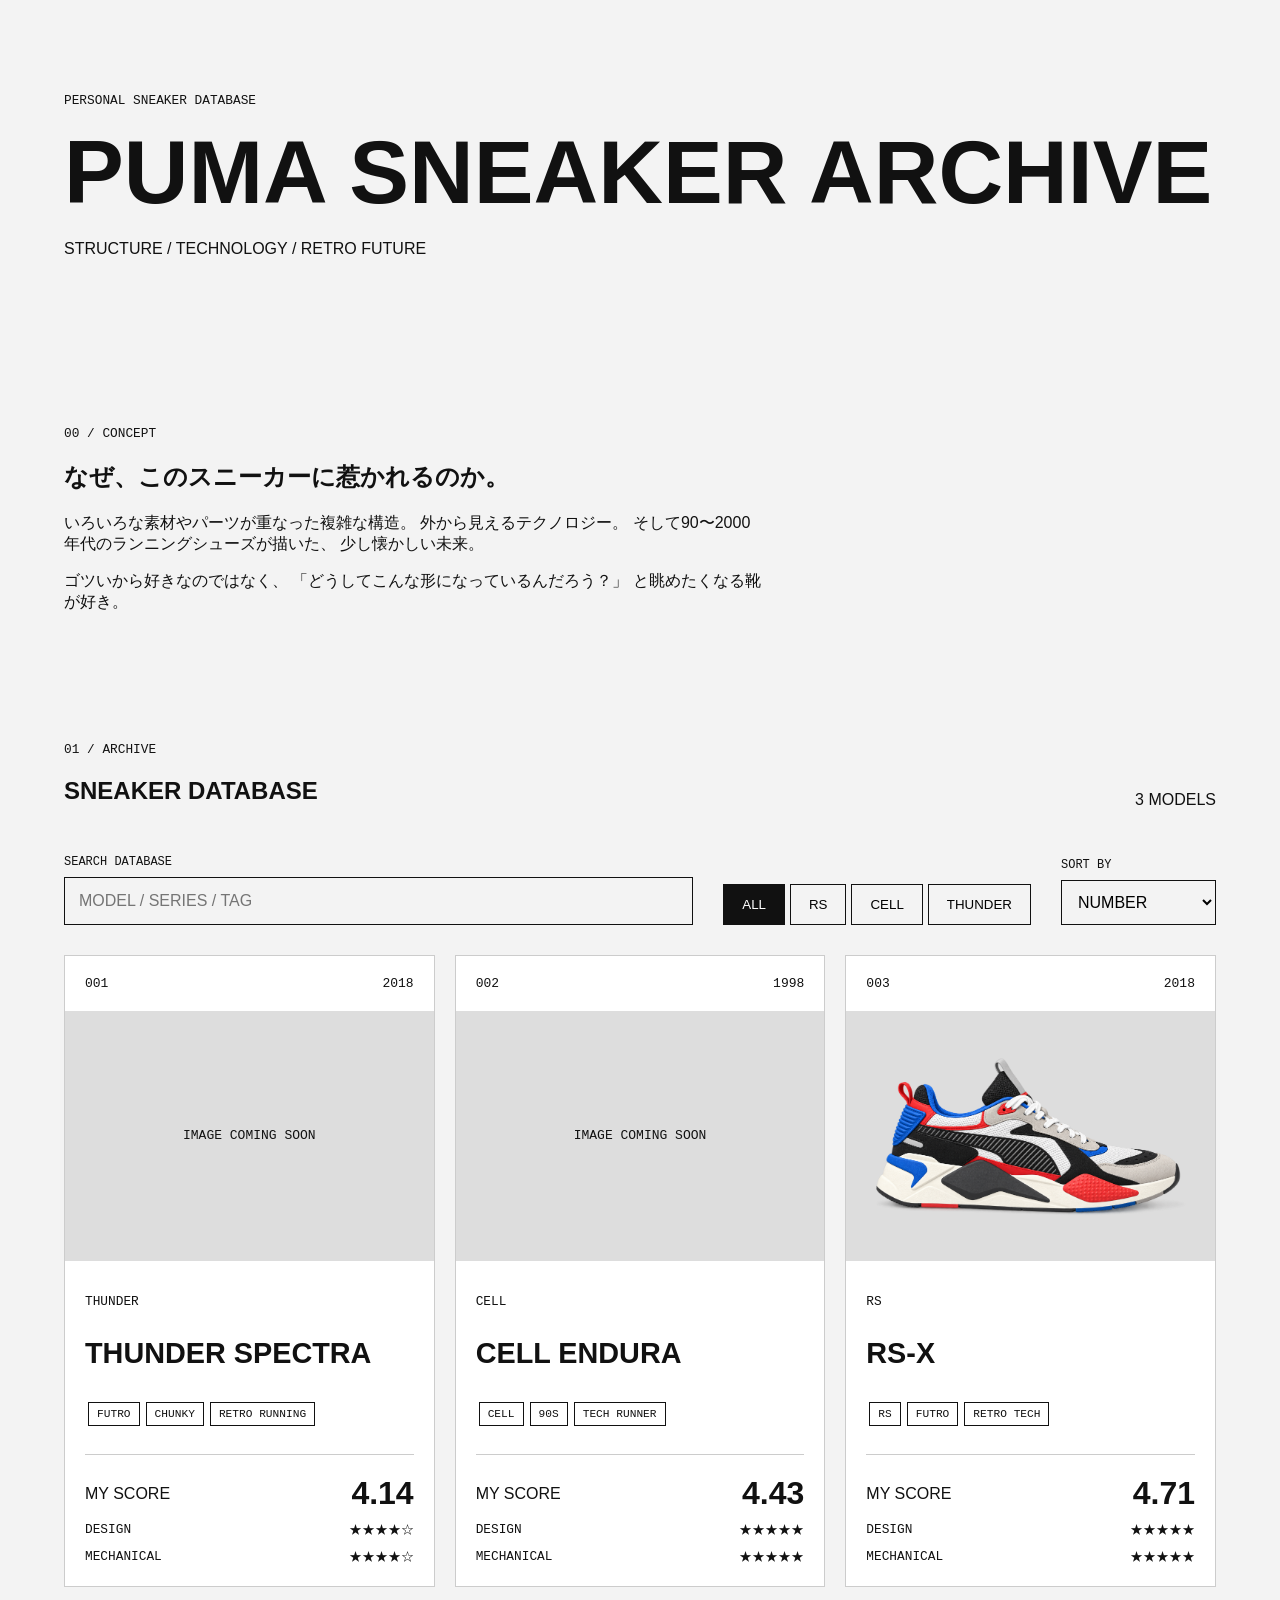
==== index.html @ 37df78e3 "Add files via upload" ====
<!DOCTYPE html>
<html lang="ja">
<head>
  <meta charset="UTF-8">
  <meta name="viewport" content="width=device-width, initial-scale=1.0">

  <title>PUMA SNEAKER ARCHIVE</title>

  <link rel="stylesheet" href="./css/style.css">
</head>

<body>

  <header class="header">
    <p class="header__label">PERSONAL SNEAKER DATABASE</p>
    <h1>PUMA SNEAKER ARCHIVE</h1>
    <p>STRUCTURE / TECHNOLOGY / RETRO FUTURE</p>
  </header>

  <main>
    <section class="intro">
      <p class="section-number">00 / CONCEPT</p>

      <h2>なぜ、このスニーカーに惹かれるのか。</h2>

      <p>
        いろいろな素材やパーツが重なった複雑な構造。
        外から見えるテクノロジー。
        そして90〜2000年代のランニングシューズが描いた、
        少し懐かしい未来。
      </p>

      <p>
        ゴツいから好きなのではなく、
        「どうしてこんな形になっているんだろう？」
        と眺めたくなる靴が好き。
      </p>
    </section>

    <section class="archive">
      <div class="section-heading">
        <div>
          <p class="section-number">01 / ARCHIVE</p>
          <h2>SNEAKER DATABASE</h2>
        </div>

        <p id="sneaker-count"></p>
      </div>
<div class="archive-tools">

  <div class="search-box">
    <label for="search-input">SEARCH DATABASE</label>

    <input
      type="search"
      id="search-input"
      placeholder="MODEL / SERIES / TAG"
      autocomplete="off"
    >
  </div>

  <div class="filter-buttons">
    <button class="filter-button active" data-series="ALL">
      ALL
    </button>

    <button class="filter-button" data-series="RS">
      RS
    </button>

    <button class="filter-button" data-series="CELL">
      CELL
    </button>

    <button class="filter-button" data-series="THUNDER">
      THUNDER
    </button>

  </div>
  <div class="sort-box">
  <label for="sort-select">SORT BY</label>

  <select id="sort-select">
    <option value="number">NUMBER</option>
    <option value="score">MY SCORE</option>
    <option value="year">YEAR</option>
    <option value="name">NAME</option>
  </select>
</div>

</div>

<div id="sneaker-grid" class="sneaker-grid"></div>
   
    </section>
  </main>

  <!-- Sneaker Detail Modal -->
<div
  id="sneaker-modal"
  class="modal"
  aria-hidden="true"
>
  <div class="modal__backdrop" data-modal-close></div>

  <div
    class="modal__panel"
    role="dialog"
    aria-modal="true"
    aria-labelledby="modal-title"
  >
    <button
      class="modal__close"
      type="button"
      data-modal-close
      aria-label="詳細を閉じる"
    >
      ×
    </button>

    <!-- あとでJavaScriptが中身を生成する -->
    <div id="modal-content">
      <p>MODAL TEST</p>
      <h2 id="modal-title">RS-X</h2>
      <p>ここにスニーカーの詳細が入ります。</p>
    </div>
  </div>
</div>

  <script src="./js/sneakers.js"></script>
  <script src="./js/app.js"></script>

</body>
</html>
---- css/style.css ----
* {
  box-sizing: border-box;
}

body {
  margin: 0;
  font-family: Arial, sans-serif;
  background: #f3f3f3;
  color: #111;
}

.header,
main {
  width: min(1200px, 90%);
  margin-inline: auto;
}

.header {
  padding: 80px 0;
}

.header h1 {
  margin: 5px 0;
  font-size: clamp(2.5rem, 7vw, 6rem);
}

.header__label,
.section-number {
  font-family: monospace;
  font-size: 0.8rem;
}

.intro {
  max-width: 700px;
  padding: 60px 0 100px;
}

.section-heading {
  display: flex;
  justify-content: space-between;
  align-items: end;
}

.sneaker-grid {
  display: grid;

  grid-template-columns:
    repeat(auto-fill, minmax(280px, 1fr));

  gap: 20px;

  padding: 30px 0 100px;
}

.sneaker-card {
  background: white;
  border: 1px solid #ccc;
}

.sneaker-card__top,
.sneaker-card__content {
  padding: 20px;
}

.sneaker-card__top {
  display: flex;
  justify-content: space-between;
  font-family: monospace;
}

.sneaker-image {
  height: 250px;
  display: grid;
  place-items: center;
  background: #ddd;
  font-family: monospace;
}

.sneaker-image img {
  width: 100%;
  height: 100%;
  object-fit: contain;
  padding: 25px;
}

.series {
  font-family: monospace;
  font-size: 0.8rem;
}

.sneaker-card h3 {
  font-size: 1.8rem;
}

.tag {
  display: inline-block;
  margin: 3px;
  padding: 5px 8px;
  border: 1px solid #111;
  font-family: monospace;
  font-size: 0.7rem;
}

.score {
  display: flex;
  justify-content: space-between;
  align-items: center;
  margin-top: 25px;
  padding-top: 20px;
  border-top: 1px solid #ccc;
}

.score strong {
  font-size: 2rem;
}

.mini-score {
  display: flex;
  justify-content: space-between;
  margin-top: 10px;
  font-family: monospace;
  font-size: 0.8rem;
}

.archive-tools {
  display: flex;
  justify-content: space-between;
  align-items: end;
  gap: 30px;
  margin-top: 30px;
}

.search-box {
  flex: 1;
}

.search-box label {
  display: block;
  margin-bottom: 8px;
  font-family: monospace;
  font-size: 0.75rem;
}

.search-box input {
  width: 100%;
  padding: 14px;
  border: 1px solid #111;
  background: transparent;
  font: inherit;
}

.filter-buttons {
  display: flex;
  gap: 5px;
}

.filter-button {
  padding: 12px 18px;
  border: 1px solid #111;
  background: transparent;
  cursor: pointer;
}

.filter-button.active {
  background: #111;
  color: #fff;
}

.sort-box {
  display: flex;
  flex-direction: column;
  gap: 8px;
}

.sort-box label {
  font-family: monospace;
  font-size: 0.75rem;
}

.sort-box select {
  padding: 12px 35px 12px 12px;
  border: 1px solid #111;
  background: transparent;
  font: inherit;
  cursor: pointer;
}
@media (max-width: 700px) {

  .archive-tools {
    align-items: stretch;
    flex-direction: column;
  }

  .filter-buttons {
    flex-wrap: wrap;
  }

}

/* =========================
   SNEAKER DETAIL MODAL
========================= */

.modal {
  position: fixed;
  inset: 0;
  z-index: 1000;

  visibility: hidden;
  opacity: 0;
  pointer-events: none;

  transition:
    opacity 0.3s ease,
    visibility 0.3s ease;
}


/* 背景 */
.modal__backdrop {
  position: absolute;
  inset: 0;

  background: rgba(0, 0, 0, 0.65);
}


/* 詳細パネル */
.modal__panel {
  position: absolute;
  top: 0;
  right: 0;

  width: min(650px, 90vw);
  height: 100%;

  padding: 70px 50px;

  background: #f3f3f3;

  overflow-y: auto;

  transform: translateX(100%);

  transition: transform 0.35s ease;
}


/* モーダルが開いた状態 */
.modal.is-open {
  visibility: visible;
  opacity: 1;
  pointer-events: auto;
}


.modal.is-open .modal__panel {
  transform: translateX(0);
}


/* 閉じるボタン */
.modal__close {
  position: absolute;
  top: 25px;
  right: 30px;

  width: 45px;
  height: 45px;

  border: 1px solid #111;
  background: transparent;

  font-size: 1.8rem;
  line-height: 1;

  cursor: pointer;
}


.modal__close:hover {
  background: #111;
  color: #fff;
}


/* モーダル内容 */
#modal-content {
  max-width: 520px;
}


#modal-content > p:first-child {
  margin: 0 0 10px;

  font-family: monospace;
  font-size: 0.8rem;

  letter-spacing: 0.1em;
}


#modal-title {
  margin: 0;

  font-size: clamp(2.5rem, 6vw, 5rem);
  line-height: 0.95;
}


#modal-content strong {
  font-size: 2rem;
}


/* カードをクリックできることを分かりやすく */
.sneaker-card {
  cursor: pointer;

  transition:
    transform 0.2s ease,
    box-shadow 0.2s ease;
}


.sneaker-card:hover {
  transform: translateY(-5px);

  box-shadow:
    0 12px 30px rgba(0, 0, 0, 0.12);
}


/* スマホ */
@media (max-width: 700px) {

  .modal__panel {
    width: 100%;
    padding: 70px 25px 40px;
  }

}

/* =========================
   MODAL DETAIL
========================= */

.modal-header {
  margin-bottom: 35px;
}

.modal-meta,
.modal-year {
  font-family: monospace;
  font-size: 0.8rem;
}

.modal-year {
  margin-top: 15px;
}


.modal-image {
  height: 300px;

  display: grid;
  place-items: center;

  margin-bottom: 50px;

  border: 1px solid #bbb;
  background: #ddd;

  font-family: monospace;
  font-size: 0.75rem;
}


.modal-image img {
  width: 100%;
  height: 100%;
  object-fit: contain;
  padding: 25px;
}


.modal-section {
  border-top: 1px solid #111;

  padding-top: 20px;
}


.modal-section-heading {
  display: flex;
  gap: 20px;
  align-items: center;

  margin-bottom: 25px;

  font-family: monospace;
}


.modal-section-heading span {
  font-size: 0.75rem;
}


.modal-section-heading h3 {
  margin: 0;

  font-size: 1rem;
}


.modal-score-row {
  display: grid;

  grid-template-columns:
    minmax(130px, 1fr)
    auto
    30px;

  gap: 15px;

  padding: 12px 0;

  border-bottom: 1px solid #ccc;
}


.modal-score-label,
.modal-score-stars,
.modal-score-number {
  font-family: monospace;
  font-size: 0.8rem;
}


.modal-score-number {
  text-align: right;
}


.modal-average {
  display: grid;

  grid-template-columns:
    1fr
    auto
    auto;

  align-items: baseline;

  gap: 10px;

  margin-top: 30px;
}


.modal-average span {
  font-family: monospace;
  font-size: 0.8rem;
}


.modal-average strong {
  font-size: 3rem;
}

/* =========================
   SNEAKER DNA
========================= */

.dna-section {
  margin-bottom: 50px;
}

.dna-list {
  display: grid;
  gap: 5px;
}

.dna-row {
  display: grid;

  grid-template-columns:
    minmax(120px, 1fr)
    180px
    25px;

  align-items: center;
  gap: 15px;

  padding: 12px 0;

  border-bottom: 1px solid #ccc;
}

.dna-label {
  font-family: monospace;
  font-size: 0.8rem;
}

.dna-meter {
  display: grid;
  grid-template-columns: repeat(5, 1fr);

  gap: 4px;
}

.dna-block {
  height: 10px;

  border: 1px solid #111;

  background: transparent;
}

.dna-block.active {
  background: #111;
}

.dna-value {
  font-family: monospace;
  font-size: 0.8rem;

  text-align: right;
}


/* スマホ */
@media (max-width: 500px) {

  .dna-row {
    grid-template-columns:
      110px
      1fr
      20px;

    gap: 8px;
  }

}

.modal-description {
  margin-bottom: 50px;
  padding: 25px 0;

  border-top: 1px solid #111;
  border-bottom: 1px solid #ccc;
}

.modal-description__label {
  display: block;

  margin-bottom: 15px;

  font-family: monospace;
  font-size: 0.75rem;

  letter-spacing: 0.1em;
}

.modal-description p {
  margin: 0;

  font-size: 0.95rem;
  line-height: 1.9;
}

.detail-button {
  display: flex;
  justify-content: space-between;
  align-items: center;

  margin-top: 50px;
  padding: 20px;

  border: 1px solid #111;

  color: #111;
  text-decoration: none;

  font-family: monospace;
  font-size: 0.85rem;

  transition:
    background 0.2s ease,
    color 0.2s ease;
}

.detail-button:hover {
  background: #111;
  color: #fff;
}

.detail-button span:last-child {
  font-size: 1.3rem;
}

@media (max-width: 900px) {

  .sneaker-grid {
    grid-template-columns:
      repeat(2, minmax(0, 1fr));
  }

}


@media (max-width: 600px) {

  .sneaker-grid {
    grid-template-columns: 1fr;
  }

}
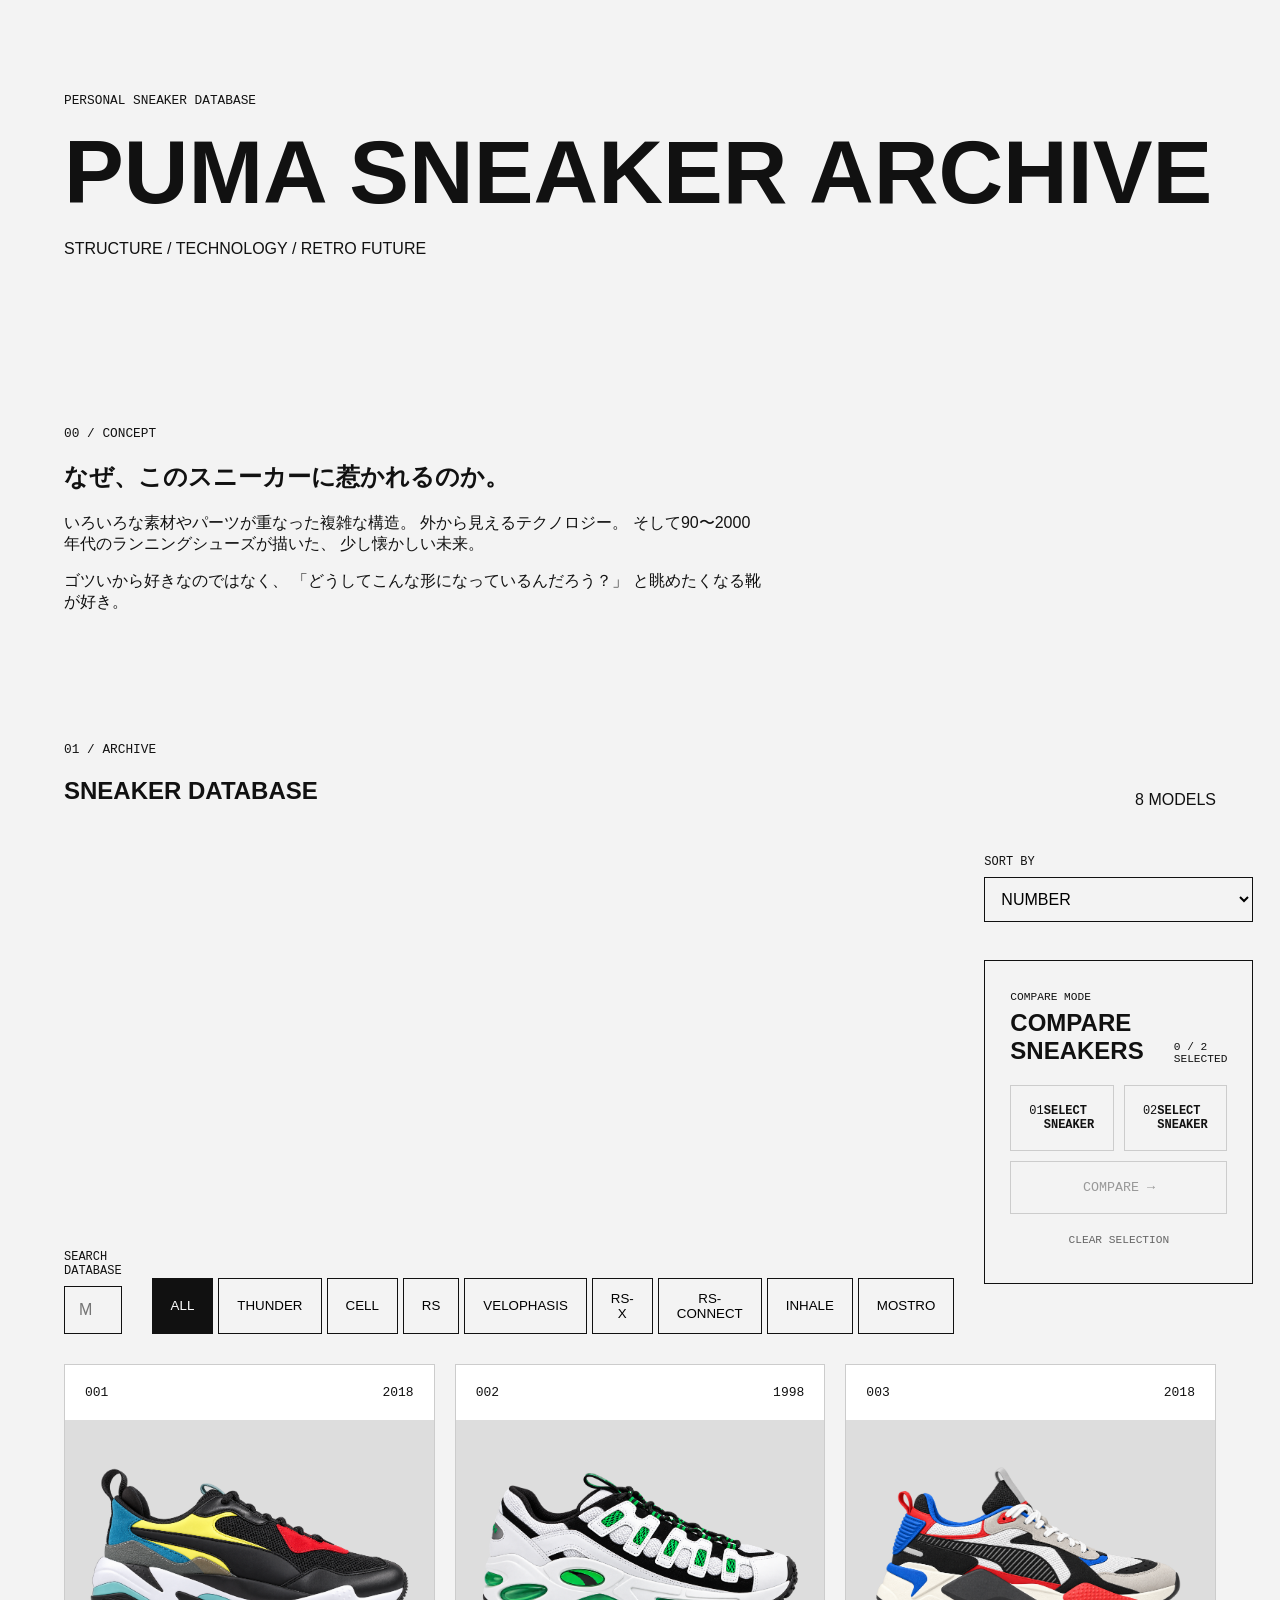
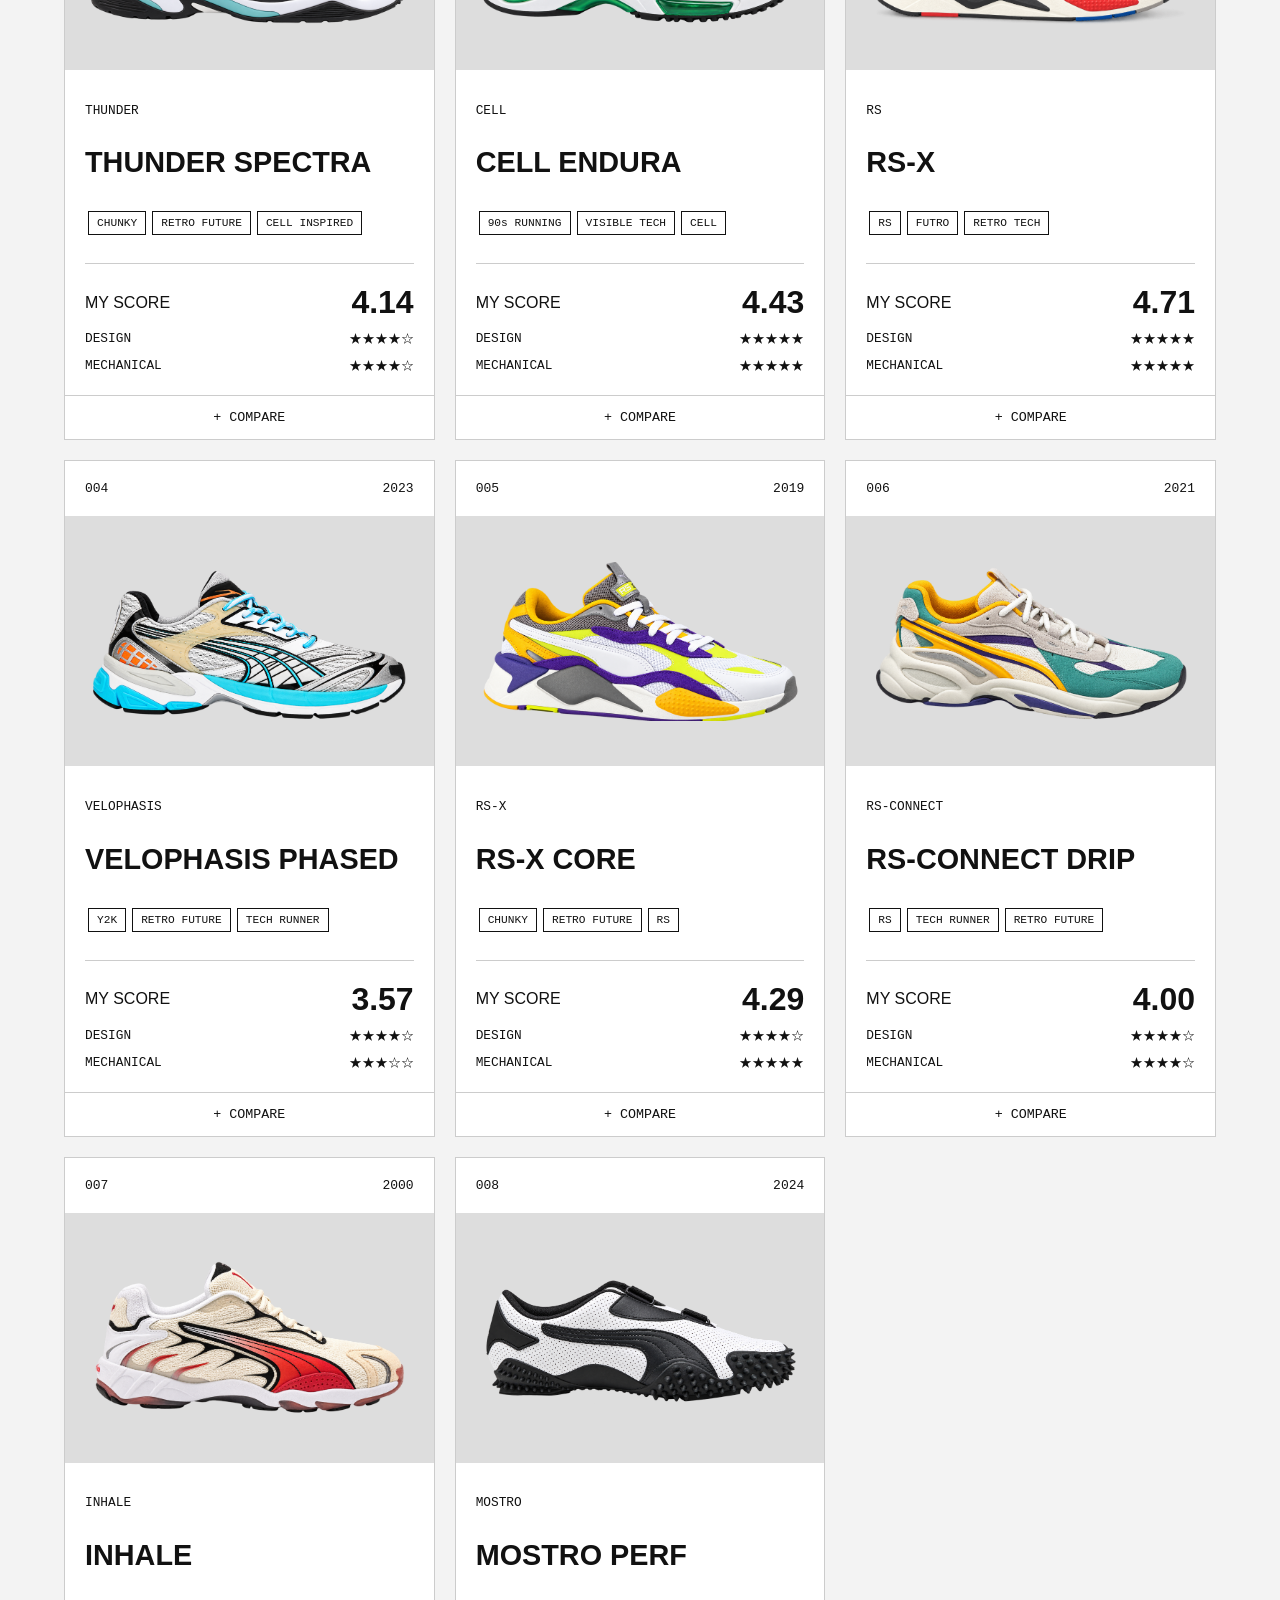
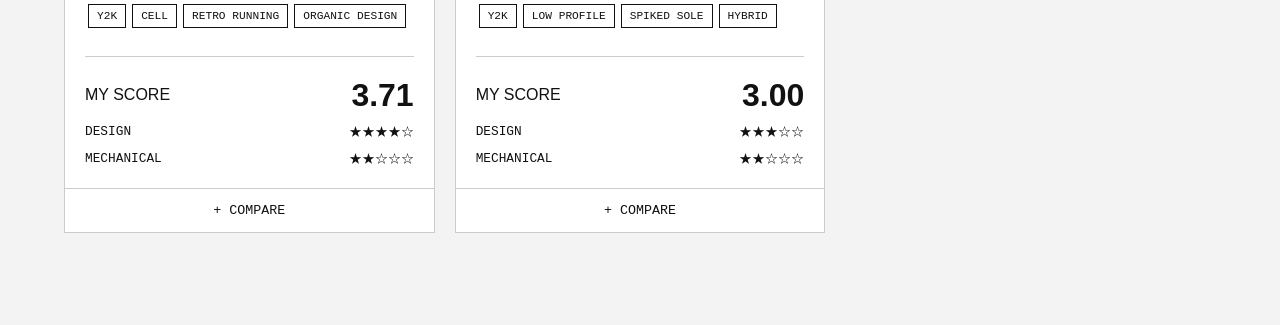
==== commit 44cd4307: "Add files via upload" ====
--- a/index.html
+++ b/index.html
@@ -59,24 +59,7 @@
     >
   </div>
 
-  <div class="filter-buttons">
-    <button class="filter-button active" data-series="ALL">
-      ALL
-    </button>
-
-    <button class="filter-button" data-series="RS">
-      RS
-    </button>
-
-    <button class="filter-button" data-series="CELL">
-      CELL
-    </button>
-
-    <button class="filter-button" data-series="THUNDER">
-      THUNDER
-    </button>
-
-  </div>
+  <div class="filter-buttons" id="filter-buttons"></div>
   <div class="sort-box">
   <label for="sort-select">SORT BY</label>
 
@@ -86,6 +69,48 @@
     <option value="year">YEAR</option>
     <option value="name">NAME</option>
   </select>
+
+  <section class="compare-tool">
+  <div class="compare-tool__heading">
+    <div>
+      <span class="compare-tool__label">COMPARE MODE</span>
+      <h2>COMPARE SNEAKERS</h2>
+    </div>
+
+    <span id="compare-status">0 / 2 SELECTED</span>
+  </div>
+
+  <div id="compare-selection" class="compare-selection">
+    <div class="compare-slot">
+      <span>01</span>
+      <strong>SELECT SNEAKER</strong>
+    </div>
+
+    <div class="compare-slot">
+      <span>02</span>
+      <strong>SELECT SNEAKER</strong>
+    </div>
+  </div>
+
+  <button
+    id="compare-button"
+    class="compare-button"
+    type="button"
+    disabled
+  >
+    COMPARE →
+  </button>
+
+  <button
+  id="clear-compare-button"
+  class="clear-compare-button"
+  type="button"
+>
+  CLEAR SELECTION
+</button>
+</section>
+<section id="compare-result" class="compare-result" hidden>
+</section>
 </div>
 
 </div>
--- a/css/style.css
+++ b/css/style.css
@@ -616,4 +616,392 @@
     grid-template-columns: 1fr;
   }
 
+}
+
+.compare-tool {
+  margin: 30px 0 50px;
+  padding: 25px;
+  border: 1px solid #111;
+}
+
+.compare-tool__heading {
+  display: flex;
+  justify-content: space-between;
+  align-items: end;
+  gap: 30px;
+  margin-bottom: 20px;
+}
+
+.compare-tool__label,
+#compare-status {
+  font-family: monospace;
+  font-size: 0.7rem;
+}
+
+.compare-tool__heading h2 {
+  margin: 5px 0 0;
+  font-size: 1.5rem;
+}
+
+.compare-selection {
+  display: grid;
+  grid-template-columns: 1fr 1fr;
+  gap: 10px;
+}
+
+.compare-slot {
+  display: flex;
+  justify-content: space-between;
+  padding: 18px;
+  border: 1px solid #ccc;
+  font-family: monospace;
+  font-size: 0.75rem;
+}
+
+.compare-button {
+  width: 100%;
+  margin-top: 10px;
+  padding: 18px;
+  border: 1px solid #111;
+  background: #111;
+  color: #fff;
+  font-family: monospace;
+  cursor: pointer;
+}
+
+.compare-button:disabled {
+  background: transparent;
+  color: #999;
+  border-color: #ccc;
+  cursor: not-allowed;
+}
+
+.compare-select {
+  width: 100%;
+  padding: 14px;
+  border: 0;
+  border-top: 1px solid #ccc;
+  background: #fff;
+  color: #111;
+  font-family: monospace;
+  cursor: pointer;
+}
+
+.compare-select:hover {
+  background: #111;
+  color: #fff;
+}
+
+.compare-select.is-selected {
+  background: #111;
+  color: #fff;
+}
+
+.compare-result {
+  margin: 40px 0 70px;
+  padding: 30px;
+  border: 1px solid #111;
+}
+
+.comparison-header {
+  display: flex;
+  justify-content: space-between;
+  align-items: center;
+  padding-bottom: 20px;
+  border-bottom: 1px solid #111;
+  font-family: monospace;
+  font-size: 0.75rem;
+}
+
+#close-comparison {
+  border: 0;
+  background: transparent;
+  font-family: monospace;
+  cursor: pointer;
+}
+
+.comparison-models {
+  display: grid;
+  grid-template-columns: 1fr 60px 1fr;
+  align-items: center;
+  gap: 30px;
+  padding-top: 40px;
+}
+
+.comparison-model h2 {
+  min-height: 2.4em;
+  margin: 10px 0 20px;
+  font-size: 2rem;
+}
+
+.comparison-model img {
+  width: 100%;
+  height: 250px;
+  object-fit: contain;
+}
+
+.comparison-vs {
+  text-align: center;
+  font-family: monospace;
+}
+
+.comparison-score {
+  display: flex;
+  justify-content: space-between;
+  align-items: end;
+  margin-top: 20px;
+  padding-top: 20px;
+  border-top: 1px solid #ccc;
+}
+
+.comparison-score span {
+  font-family: monospace;
+  font-size: 0.75rem;
+}
+
+.comparison-score strong {
+  font-size: 2.5rem;
+}
+
+@media (max-width: 700px) {
+  .comparison-models {
+    grid-template-columns: 1fr;
+  }
+
+  .comparison-vs {
+    padding: 10px 0;
+  }
+}
+
+.comparison-dna {
+  margin-top: 50px;
+  padding-top: 30px;
+  border-top: 1px solid #111;
+}
+
+.comparison-section-title {
+  display: flex;
+  align-items: center;
+  gap: 20px;
+  margin-bottom: 30px;
+}
+
+.comparison-section-title span {
+  font-family: monospace;
+  font-size: 0.75rem;
+}
+
+.comparison-section-title h3 {
+  margin: 0;
+  font-size: 1.5rem;
+}
+
+.comparison-dna-list {
+  border-top: 1px solid #ccc;
+}
+
+.comparison-dna-row {
+  display: grid;
+  grid-template-columns: 1fr 160px 1fr;
+  align-items: center;
+  gap: 25px;
+
+  padding: 18px 0;
+  border-bottom: 1px solid #ccc;
+}
+
+.comparison-dna-value {
+  display: flex;
+  align-items: center;
+  gap: 15px;
+}
+
+.comparison-dna-value.left {
+  justify-content: flex-end;
+}
+
+.comparison-dna-value.right {
+  justify-content: flex-start;
+}
+
+.comparison-dna-label {
+  text-align: center;
+  font-family: monospace;
+  font-size: 0.75rem;
+}
+
+.comparison-dna-bar {
+  display: grid;
+  grid-template-columns: repeat(5, 25px);
+  gap: 4px;
+}
+
+.comparison-dna-block {
+  height: 10px;
+  border: 1px solid #111;
+}
+
+.comparison-dna-block.active {
+  background: #111;
+}
+
+.comparison-rating {
+  margin-top: 50px;
+  padding-top: 30px;
+  border-top: 1px solid #111;
+}
+
+.comparison-rating-list {
+  border-top: 1px solid #ccc;
+}
+
+.comparison-rating-row {
+  display: grid;
+  grid-template-columns: 1fr 160px 1fr;
+  align-items: center;
+  gap: 25px;
+
+  padding: 18px 0;
+  border-bottom: 1px solid #ccc;
+}
+
+.comparison-rating-value {
+  display: flex;
+  align-items: center;
+  gap: 15px;
+}
+
+.comparison-rating-value.left {
+  justify-content: flex-end;
+}
+
+.comparison-rating-value.right {
+  justify-content: flex-start;
+}
+
+.comparison-rating-value span {
+  font-size: 1rem;
+  letter-spacing: 0.08em;
+}
+
+.comparison-rating-value strong {
+  min-width: 20px;
+  font-family: monospace;
+  font-size: 0.8rem;
+}
+
+.comparison-rating-label {
+  text-align: center;
+  font-family: monospace;
+  font-size: 0.75rem;
+}
+
+@media (max-width: 700px) {
+
+  .comparison-dna-row,
+  .comparison-rating-row {
+    grid-template-columns: 1fr 110px 1fr;
+    gap: 10px;
+  }
+
+  .comparison-dna-bar {
+    grid-template-columns: repeat(5, 12px);
+    gap: 2px;
+  }
+
+  .comparison-rating-value {
+    gap: 5px;
+  }
+
+  .comparison-rating-value span {
+    font-size: 0.7rem;
+    letter-spacing: 0;
+  }
+
+  .comparison-dna-label,
+  .comparison-rating-label {
+    font-size: 0.6rem;
+  }
+}
+
+.clear-compare-button {
+  width: 100%;
+  margin-top: 8px;
+  padding: 12px;
+
+  border: 0;
+  background: transparent;
+
+  color: #666;
+
+  font-family: monospace;
+  font-size: 0.7rem;
+
+  cursor: pointer;
+}
+
+.clear-compare-button:hover {
+  color: #111;
+  text-decoration: underline;
+}
+
+.comparison-final {
+  margin-top: 50px;
+  padding-top: 30px;
+  border-top: 1px solid #111;
+}
+
+.final-score-grid {
+  display: grid;
+  grid-template-columns: 1fr 80px 1fr;
+  align-items: center;
+
+  padding: 40px 0;
+  border-top: 1px solid #ccc;
+  border-bottom: 1px solid #111;
+}
+
+.final-score-item {
+  display: flex;
+  flex-direction: column;
+  align-items: center;
+  text-align: center;
+}
+
+.final-score-item span {
+  min-height: 2em;
+
+  font-family: monospace;
+  font-size: 0.75rem;
+}
+
+.final-score-item strong {
+  margin-top: 15px;
+
+  font-size: clamp(3rem, 7vw, 6rem);
+  line-height: 1;
+}
+
+.final-score-item small {
+  margin-top: 10px;
+
+  font-family: monospace;
+  font-size: 0.8rem;
+}
+
+.final-score-vs {
+  text-align: center;
+
+  font-family: monospace;
+  font-size: 0.75rem;
+}
+
+@media (max-width: 700px) {
+  .final-score-grid {
+    grid-template-columns: 1fr 40px 1fr;
+  }
+
+  .final-score-item strong {
+    font-size: 3rem;
+  }
 }
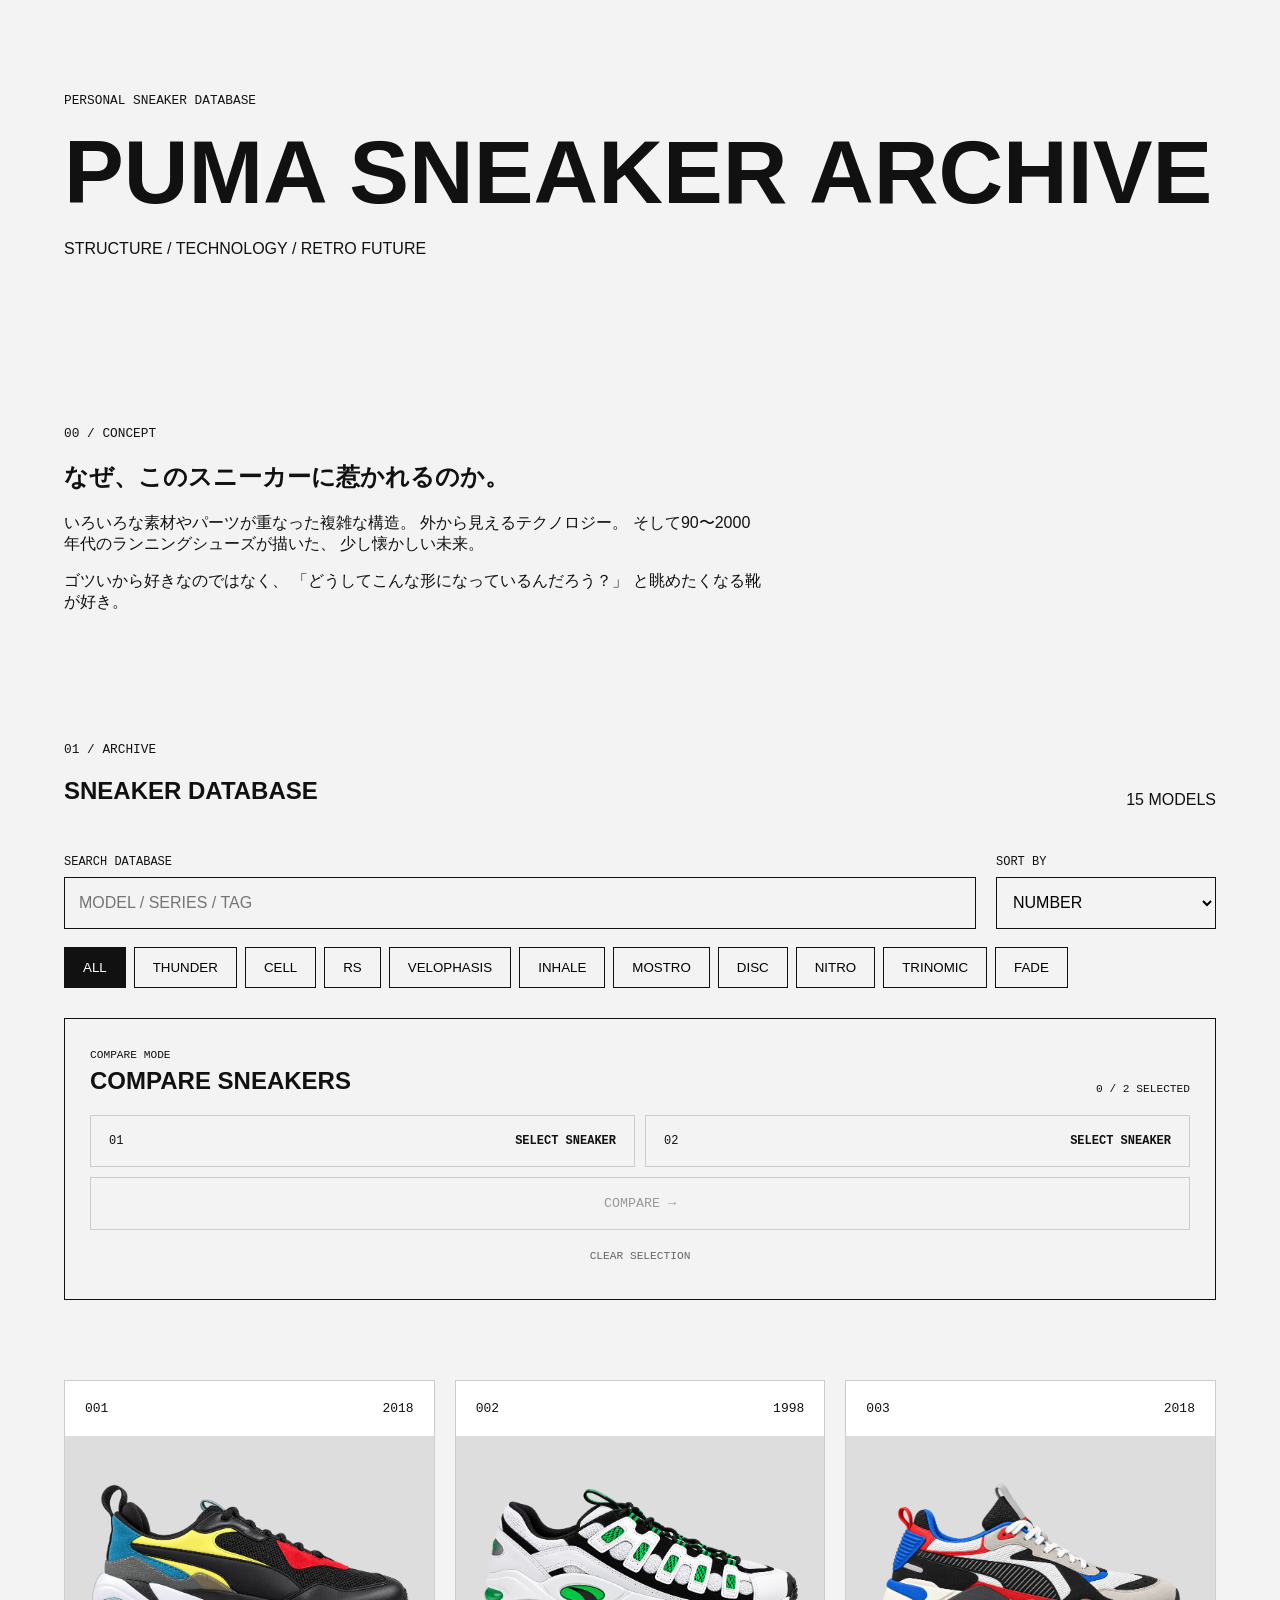
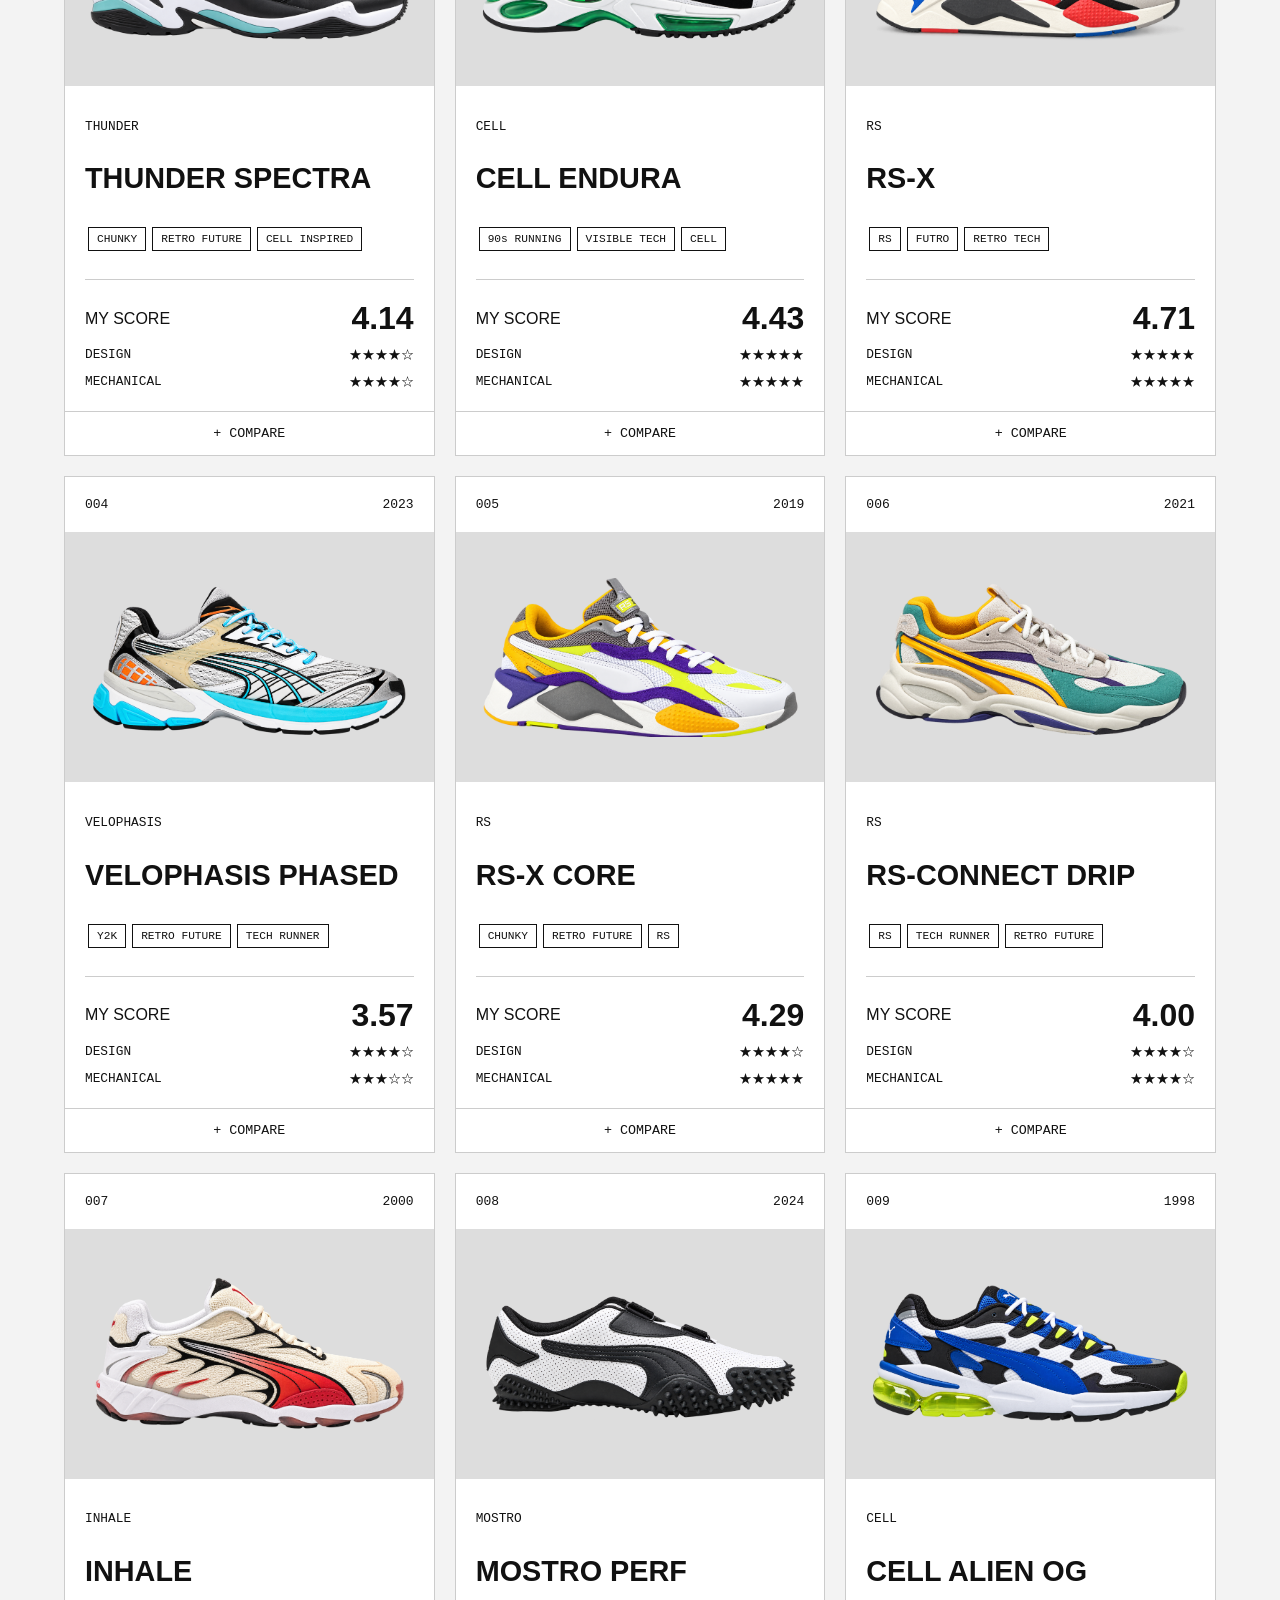
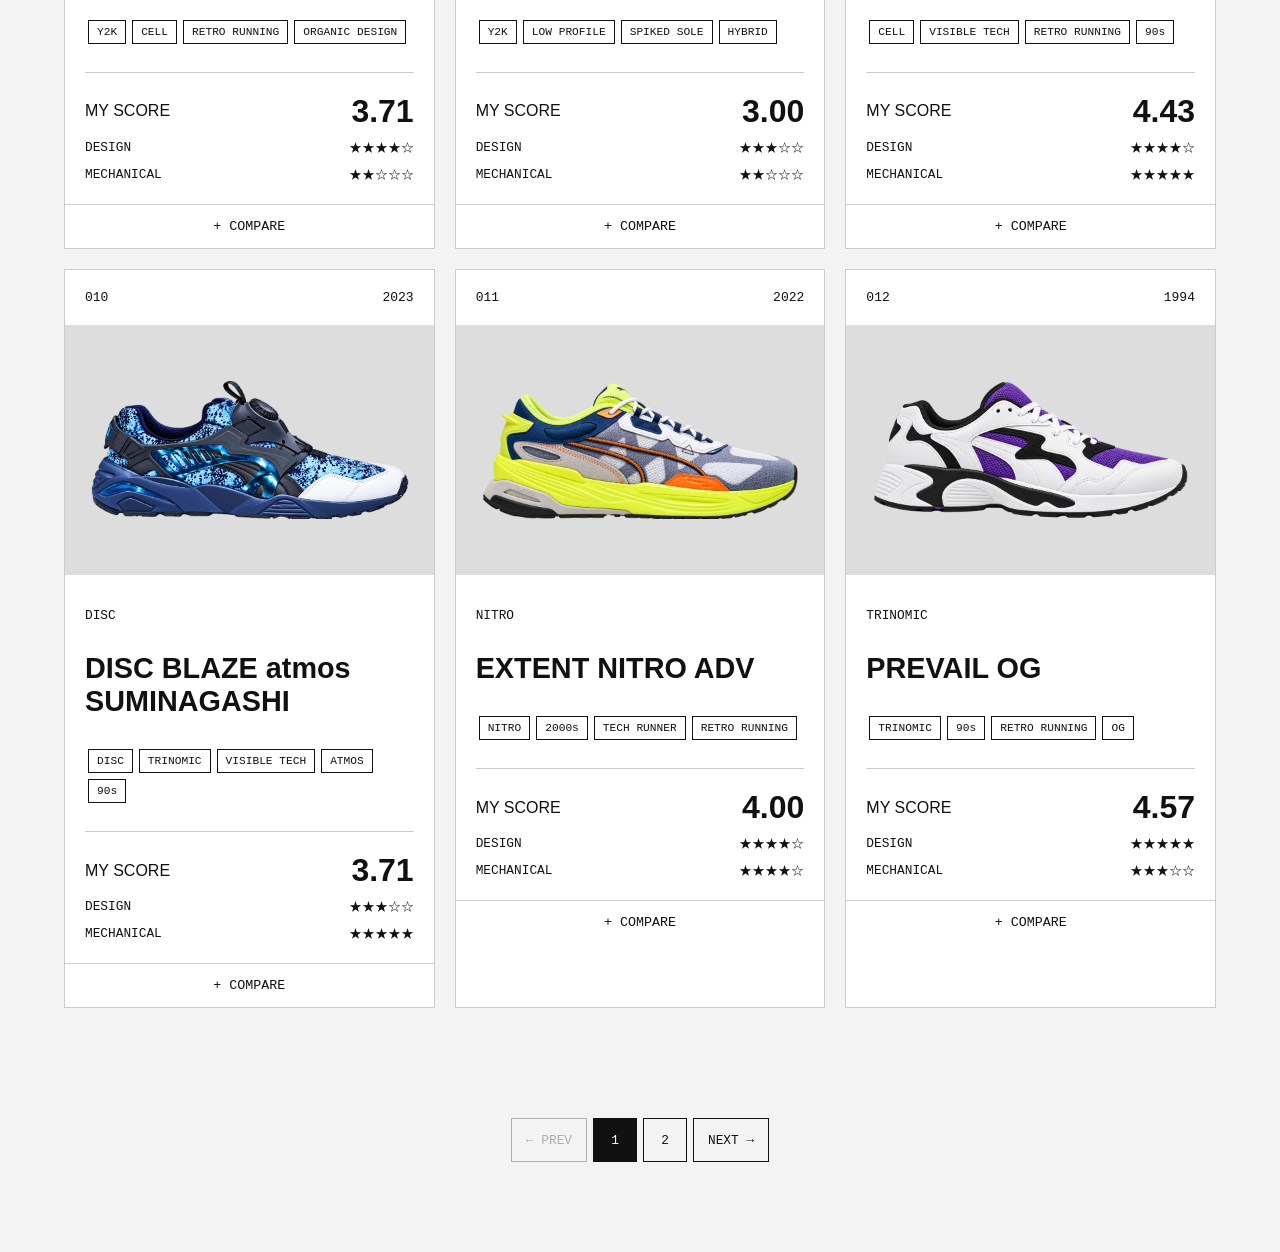
==== commit 953c23ce: "Add files via upload" ====
--- a/index.html
+++ b/index.html
@@ -1,159 +1,352 @@
-<!DOCTYPE html>
+<!doctype html>
 <html lang="ja">
-<head>
-  <meta charset="UTF-8">
-  <meta name="viewport" content="width=device-width, initial-scale=1.0">
-
-  <title>PUMA SNEAKER ARCHIVE</title>
-
-  <link rel="stylesheet" href="./css/style.css">
-</head>
-
-<body>
-
-  <header class="header">
-    <p class="header__label">PERSONAL SNEAKER DATABASE</p>
-    <h1>PUMA SNEAKER ARCHIVE</h1>
-    <p>STRUCTURE / TECHNOLOGY / RETRO FUTURE</p>
-  </header>
-
-  <main>
-    <section class="intro">
-      <p class="section-number">00 / CONCEPT</p>
-
-      <h2>なぜ、このスニーカーに惹かれるのか。</h2>
+  <head>
+    <meta charset="UTF-8" />
+    <meta name="viewport" content="width=device-width, initial-scale=1.0" />
+
+    <title>PUMA SNEAKER ARCHIVE</title>
+
+    <link rel="stylesheet" href="./css/style.css" />
+  </head>
+
+  <body>
+
+    <!-- ========================================
+         HEADER
+    ========================================= -->
+
+    <header class="header">
+      <p class="header__label">
+        PERSONAL SNEAKER DATABASE
+      </p>
+
+      <h1>PUMA SNEAKER ARCHIVE</h1>
 
       <p>
-        いろいろな素材やパーツが重なった複雑な構造。
-        外から見えるテクノロジー。
-        そして90〜2000年代のランニングシューズが描いた、
-        少し懐かしい未来。
+        STRUCTURE / TECHNOLOGY / RETRO FUTURE
       </p>
-
-      <p>
-        ゴツいから好きなのではなく、
-        「どうしてこんな形になっているんだろう？」
-        と眺めたくなる靴が好き。
-      </p>
-    </section>
-
-    <section class="archive">
-      <div class="section-heading">
-        <div>
-          <p class="section-number">01 / ARCHIVE</p>
-          <h2>SNEAKER DATABASE</h2>
+    </header>
+
+
+    <main>
+
+      <!-- ========================================
+           CONCEPT
+      ========================================= -->
+
+      <section class="intro">
+
+        <p class="section-number">
+          00 / CONCEPT
+        </p>
+
+        <h2>
+          なぜ、このスニーカーに惹かれるのか。
+        </h2>
+
+        <p>
+          いろいろな素材やパーツが重なった複雑な構造。
+          外から見えるテクノロジー。
+          そして90〜2000年代のランニングシューズが描いた、
+          少し懐かしい未来。
+        </p>
+
+        <p>
+          ゴツいから好きなのではなく、
+          「どうしてこんな形になっているんだろう？」
+          と眺めたくなる靴が好き。
+        </p>
+
+      </section>
+
+
+      <!-- ========================================
+           ARCHIVE
+      ========================================= -->
+
+      <section class="archive">
+
+        <!-- ARCHIVE HEADING -->
+
+        <div class="section-heading">
+
+          <div>
+            <p class="section-number">
+              01 / ARCHIVE
+            </p>
+
+            <h2>
+              SNEAKER DATABASE
+            </h2>
+          </div>
+
+          <p id="sneaker-count"></p>
+
         </div>
 
-        <p id="sneaker-count"></p>
+
+        <!-- ========================================
+             ARCHIVE TOOLS
+        ========================================= -->
+
+        <div class="archive-tools">
+
+          <!-- SEARCH + SORT -->
+
+          <div class="archive-tools__top">
+
+            <!-- SEARCH -->
+
+            <div class="search-box">
+
+              <label for="search-input">
+                SEARCH DATABASE
+              </label>
+
+              <input
+                type="search"
+                id="search-input"
+                placeholder="MODEL / SERIES / TAG"
+                autocomplete="off"
+              />
+
+            </div>
+
+
+            <!-- SORT -->
+
+            <div class="sort-box">
+
+              <label for="sort-select">
+                SORT BY
+              </label>
+
+              <select id="sort-select">
+
+                <option value="number">
+                  NUMBER
+                </option>
+
+                <option value="score">
+                  MY SCORE
+                </option>
+
+                <option value="year">
+                  YEAR
+                </option>
+
+                <option value="name">
+                  NAME
+                </option>
+
+              </select>
+
+            </div>
+
+          </div>
+
+
+          <!-- SERIES FILTER -->
+
+          <div
+            class="filter-buttons"
+            id="filter-buttons"
+          ></div>
+
+        </div>
+
+
+        <!-- ========================================
+             COMPARE MODE
+        ========================================= -->
+
+        <section class="compare-tool">
+
+          <div class="compare-tool__heading">
+
+            <div>
+
+              <span class="compare-tool__label">
+                COMPARE MODE
+              </span>
+
+              <h2>
+                COMPARE SNEAKERS
+              </h2>
+
+            </div>
+
+
+            <span id="compare-status">
+              0 / 2 SELECTED
+            </span>
+
+          </div>
+
+
+          <!-- SELECTED SNEAKERS -->
+
+          <div
+            id="compare-selection"
+            class="compare-selection"
+          >
+
+            <div class="compare-slot">
+
+              <span>
+                01
+              </span>
+
+              <strong>
+                SELECT SNEAKER
+              </strong>
+
+            </div>
+
+
+            <div class="compare-slot">
+
+              <span>
+                02
+              </span>
+
+              <strong>
+                SELECT SNEAKER
+              </strong>
+
+            </div>
+
+          </div>
+
+
+          <!-- COMPARE BUTTON -->
+
+          <button
+            id="compare-button"
+            class="compare-button"
+            type="button"
+            disabled
+          >
+            COMPARE →
+          </button>
+
+
+          <!-- CLEAR -->
+
+          <button
+            id="clear-compare-button"
+            class="clear-compare-button"
+            type="button"
+          >
+            CLEAR SELECTION
+          </button>
+
+        </section>
+
+
+        <!-- ========================================
+             COMPARE RESULT
+        ========================================= -->
+
+        <section
+          id="compare-result"
+          class="compare-result"
+          hidden
+        ></section>
+
+
+        <!-- ========================================
+             SNEAKER GRID
+        ========================================= -->
+
+        <div
+          id="sneaker-grid"
+          class="sneaker-grid"
+        ></div>
+
+        <!-- PAGINATION -->
+<nav
+  id="pagination"
+  class="pagination"
+  aria-label="スニーカー一覧のページ"
+></nav>
+
+      </section>
+
+    </main>
+
+
+    <!-- ========================================
+         SNEAKER DETAIL MODAL
+    ========================================= -->
+
+    <div
+      id="sneaker-modal"
+      class="modal"
+      aria-hidden="true"
+    >
+
+      <!-- BACKDROP -->
+
+      <div
+        class="modal__backdrop"
+        data-modal-close
+      ></div>
+
+
+      <!-- MODAL PANEL -->
+
+      <div
+        class="modal__panel"
+        role="dialog"
+        aria-modal="true"
+        aria-labelledby="modal-title"
+      >
+
+        <!-- CLOSE BUTTON -->
+
+        <button
+          class="modal__close"
+          type="button"
+          data-modal-close
+          aria-label="詳細を閉じる"
+        >
+          ×
+        </button>
+
+
+        <!--
+          JavaScriptが
+          スニーカー詳細を生成
+        -->
+
+        <div id="modal-content">
+
+          <p>
+            MODAL TEST
+          </p>
+
+          <h2 id="modal-title">
+            RS-X
+          </h2>
+
+          <p>
+            ここにスニーカーの詳細が入ります。
+          </p>
+
+        </div>
+
       </div>
-<div class="archive-tools">
-
-  <div class="search-box">
-    <label for="search-input">SEARCH DATABASE</label>
-
-    <input
-      type="search"
-      id="search-input"
-      placeholder="MODEL / SERIES / TAG"
-      autocomplete="off"
-    >
-  </div>
-
-  <div class="filter-buttons" id="filter-buttons"></div>
-  <div class="sort-box">
-  <label for="sort-select">SORT BY</label>
-
-  <select id="sort-select">
-    <option value="number">NUMBER</option>
-    <option value="score">MY SCORE</option>
-    <option value="year">YEAR</option>
-    <option value="name">NAME</option>
-  </select>
-
-  <section class="compare-tool">
-  <div class="compare-tool__heading">
-    <div>
-      <span class="compare-tool__label">COMPARE MODE</span>
-      <h2>COMPARE SNEAKERS</h2>
+
     </div>
 
-    <span id="compare-status">0 / 2 SELECTED</span>
-  </div>
-
-  <div id="compare-selection" class="compare-selection">
-    <div class="compare-slot">
-      <span>01</span>
-      <strong>SELECT SNEAKER</strong>
-    </div>
-
-    <div class="compare-slot">
-      <span>02</span>
-      <strong>SELECT SNEAKER</strong>
-    </div>
-  </div>
-
-  <button
-    id="compare-button"
-    class="compare-button"
-    type="button"
-    disabled
-  >
-    COMPARE →
-  </button>
-
-  <button
-  id="clear-compare-button"
-  class="clear-compare-button"
-  type="button"
->
-  CLEAR SELECTION
-</button>
-</section>
-<section id="compare-result" class="compare-result" hidden>
-</section>
-</div>
-
-</div>
-
-<div id="sneaker-grid" class="sneaker-grid"></div>
-   
-    </section>
-  </main>
-
-  <!-- Sneaker Detail Modal -->
-<div
-  id="sneaker-modal"
-  class="modal"
-  aria-hidden="true"
->
-  <div class="modal__backdrop" data-modal-close></div>
-
-  <div
-    class="modal__panel"
-    role="dialog"
-    aria-modal="true"
-    aria-labelledby="modal-title"
-  >
-    <button
-      class="modal__close"
-      type="button"
-      data-modal-close
-      aria-label="詳細を閉じる"
-    >
-      ×
-    </button>
-
-    <!-- あとでJavaScriptが中身を生成する -->
-    <div id="modal-content">
-      <p>MODAL TEST</p>
-      <h2 id="modal-title">RS-X</h2>
-      <p>ここにスニーカーの詳細が入ります。</p>
-    </div>
-  </div>
-</div>
-
-  <script src="./js/sneakers.js"></script>
-  <script src="./js/app.js"></script>
-
-</body>
+
+    <!-- ========================================
+         JAVASCRIPT
+    ========================================= -->
+
+    <script src="./js/sneakers.js"></script>
+    <script src="./js/app.js"></script>
+
+  </body>
 </html>
--- a/css/style.css
+++ b/css/style.css
@@ -1004,4 +1004,126 @@
   .final-score-item strong {
     font-size: 3rem;
   }
+}
+
+/* ========================================
+   ARCHIVE TOOLS - NEW LAYOUT
+======================================== */
+
+.archive-tools {
+  display: block;
+  margin-top: 30px;
+}
+
+/* SEARCH + SORT */
+
+.archive-tools__top {
+  display: grid;
+  grid-template-columns: minmax(0, 1fr) 220px;
+  gap: 20px;
+  align-items: end;
+}
+
+/* SEARCH */
+
+.search-box {
+  width: 100%;
+}
+
+.search-box input {
+  width: 100%;
+  height: 52px;
+}
+
+/* SORT */
+
+.sort-box {
+  width: 100%;
+}
+
+.sort-box select {
+  width: 100%;
+  height: 52px;
+}
+
+/* FILTER */
+
+.filter-buttons {
+  display: flex;
+  flex-wrap: wrap;
+  gap: 8px;
+
+  margin-top: 18px;
+}
+
+/* COMPARE */
+
+.compare-tool {
+  margin-top: 30px;
+}
+
+/* MOBILE */
+
+@media (max-width: 700px) {
+
+  .archive-tools__top {
+    grid-template-columns: 1fr;
+  }
+
+}
+
+/* ========================================
+   PAGINATION
+======================================== */
+
+.pagination {
+  display: flex;
+  justify-content: center;
+  align-items: center;
+  flex-wrap: wrap;
+  gap: 6px;
+
+  margin: 10px 0 100px;
+}
+
+.pagination-button {
+  min-width: 44px;
+  height: 44px;
+  padding: 0 14px;
+
+  border: 1px solid #111;
+  background: transparent;
+  color: #111;
+
+  font-family: monospace;
+  font-size: 0.8rem;
+
+  cursor: pointer;
+
+  transition:
+    background 0.2s ease,
+    color 0.2s ease;
+}
+
+.pagination-button:hover:not(:disabled),
+.pagination-button.active {
+  background: #111;
+  color: #fff;
+}
+
+.pagination-button:disabled {
+  opacity: 0.3;
+  cursor: not-allowed;
+}
+
+@media (max-width: 600px) {
+  .pagination {
+    gap: 4px;
+  }
+
+  .pagination-button {
+    min-width: 40px;
+    height: 40px;
+    padding: 0 10px;
+  }
 }
